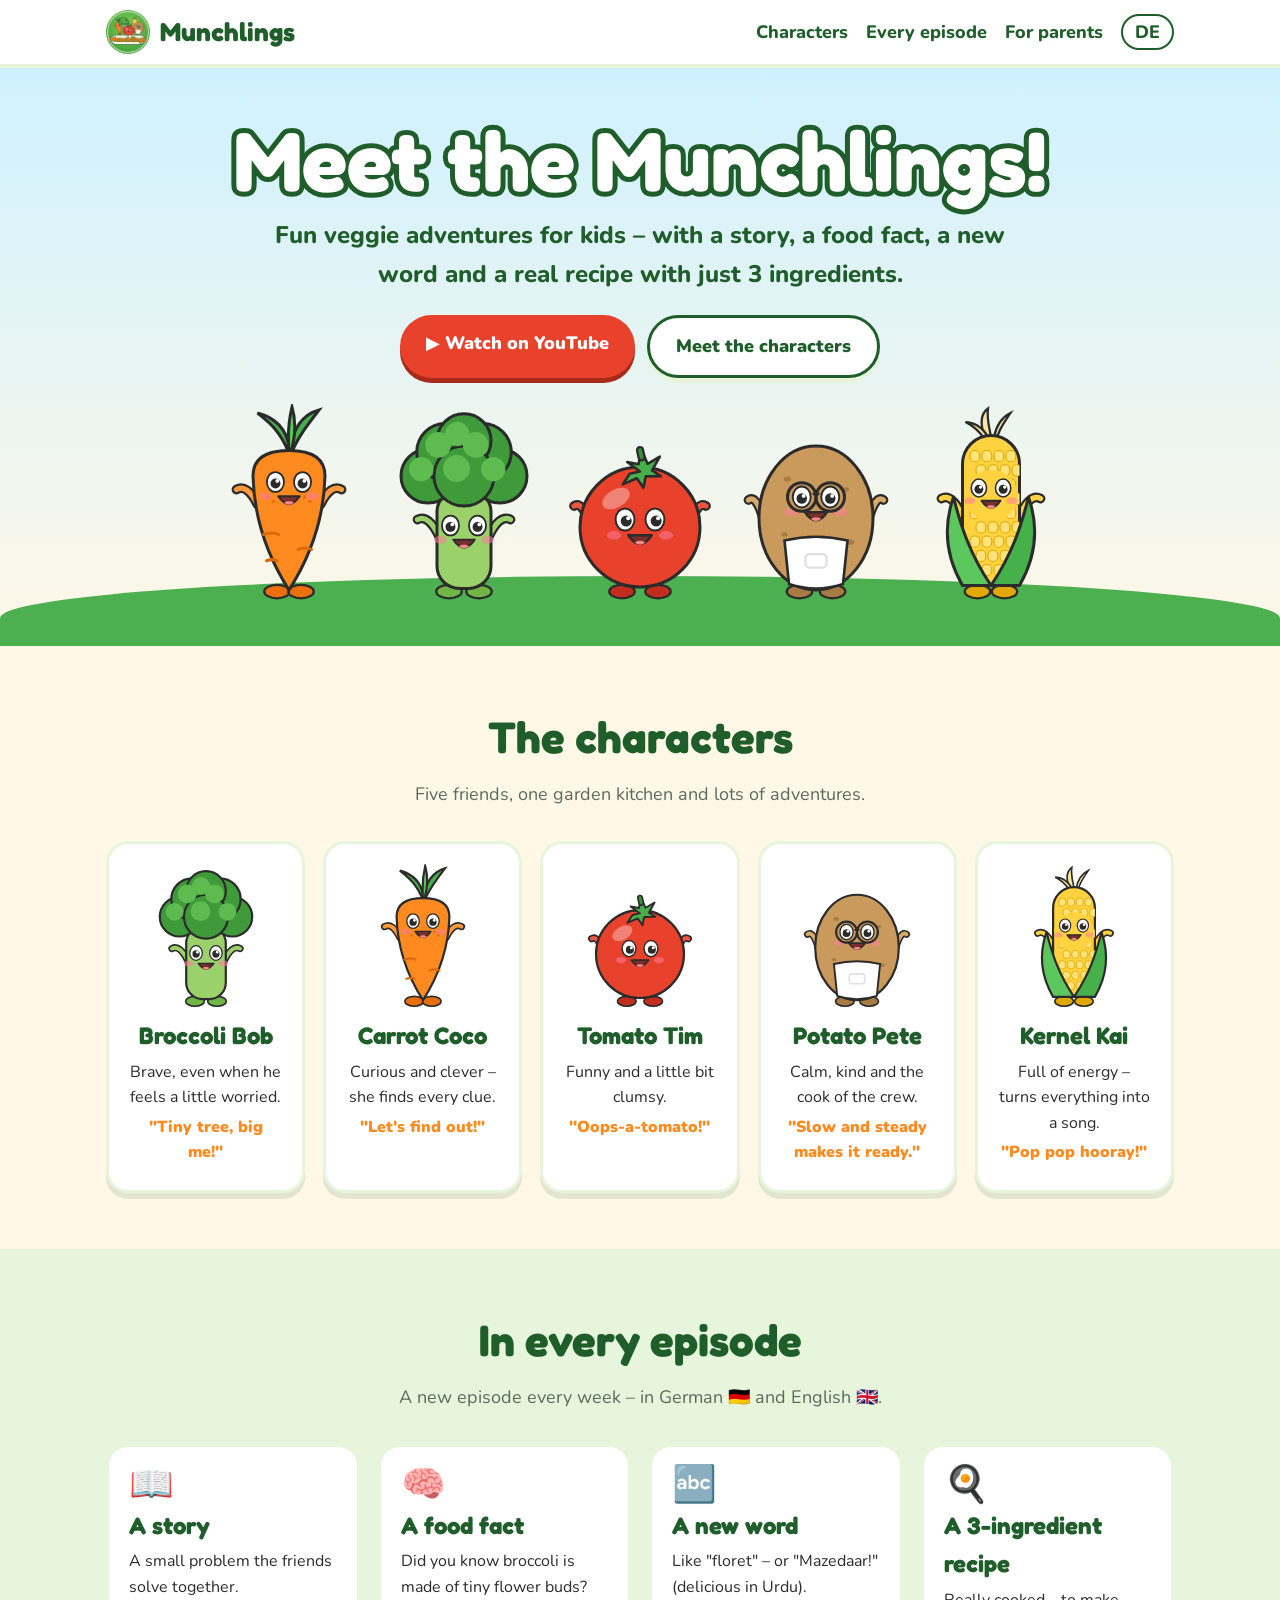
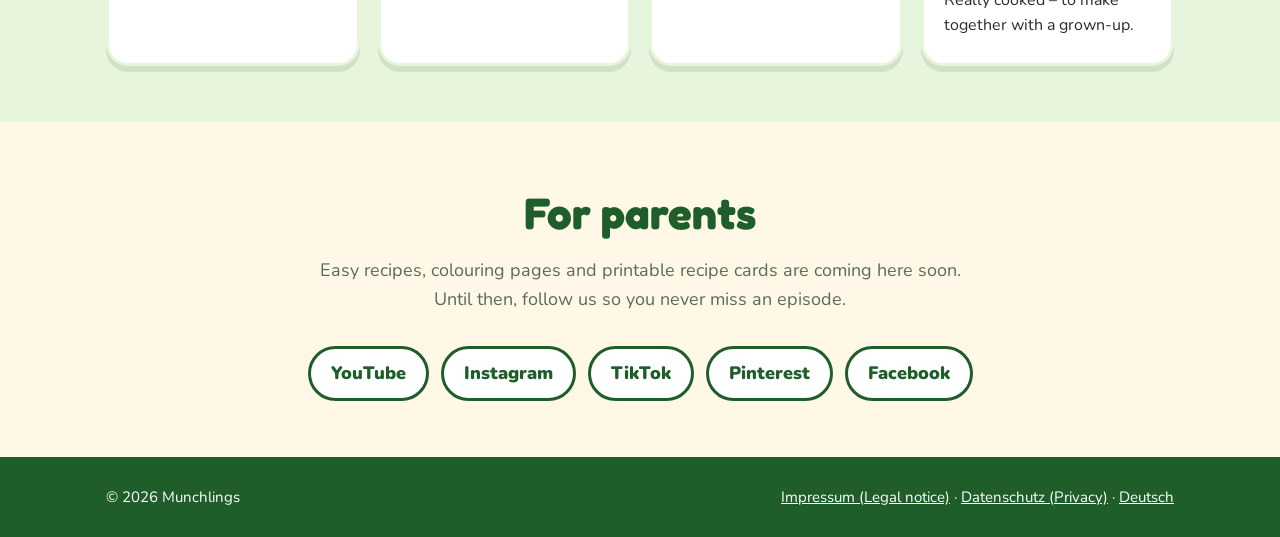
==== website/en/index.html @ cd86e815 "Add brand images, character drawings and munchlings.de website Co-Authored-By: Claude Opus 5.5 <nore" ====
<!doctype html>
<html lang="en">
<head>
<meta charset="utf-8">
<meta name="viewport" content="width=device-width, initial-scale=1">
<title>Munchlings – Fun Veggie Adventures &amp; Easy Kids Recipes</title>
<meta name="description" content="Meet the Munchlings: Broccoli Bob, Carrot Coco, Tomato Tim, Potato Pete and Kernel Kai. A kids cartoon with a story, a food fact, a new word and a real 3-ingredient recipe in every episode.">
<link rel="alternate" hreflang="de" href="https://www.munchlings.de/">
<link rel="alternate" hreflang="en" href="https://www.munchlings.de/en/">
<link rel="icon" type="image/png" href="../assets/img/favicon-64.png">
<link rel="apple-touch-icon" href="../assets/img/logo-192.png">
<meta property="og:title" content="Munchlings – Fun Veggie Adventures &amp; Easy Kids Recipes">
<meta property="og:description" content="A kids cartoon with a new episode and an easy 3-ingredient recipe every week.">
<meta property="og:image" content="https://www.munchlings.de/assets/img/og-image.png">
<meta property="og:url" content="https://www.munchlings.de/en/">
<meta property="og:type" content="website">
<link rel="stylesheet" href="../assets/style.css">
</head>
<body>

<header class="top">
  <div class="wrap">
    <a class="brand" href="./"><img src="../assets/img/logo-192.png" alt="">Munchlings</a>
    <nav class="nav">
      <a href="#characters">Characters</a>
      <a href="#episodes">Every episode</a>
      <a href="#parents">For parents</a>
      <a class="lang" href="../" hreflang="de">DE</a>
    </nav>
  </div>
</header>

<main>
<div class="hero">
  <div class="wrap">
    <h1><span>Meet the Munchlings!</span></h1>
    <p class="lead">Fun veggie adventures for kids – with a story, a food fact, a new word and a real recipe with just 3 ingredients.</p>
    <div class="btns">
      <a class="btn" href="https://www.youtube.com/channel/UCeb5TiEV0HajChm5p1zjoGw" rel="noopener">▶ Watch on YouTube</a>
      <a class="btn alt" href="#characters">Meet the characters</a>
    </div>
  </div>
  <div class="lineup" aria-hidden="true">
    <img src="../assets/img/characters/coco.svg" alt="">
    <img src="../assets/img/characters/bob.svg" alt="">
    <img src="../assets/img/characters/tim.svg" alt="">
    <img src="../assets/img/characters/pete.svg" alt="">
    <img src="../assets/img/characters/kai.svg" alt="">
  </div>
  <div class="grass"></div>
</div>

<section id="characters">
  <div class="wrap">
    <h2>The characters</h2>
    <p class="sub">Five friends, one garden kitchen and lots of adventures.</p>
    <div class="grid">
      <div class="card"><img src="../assets/img/characters/bob.svg" alt="Broccoli Bob"><h3>Broccoli Bob</h3><p>Brave, even when he feels a little worried.</p><p class="quote">"Tiny tree, big me!"</p></div>
      <div class="card"><img src="../assets/img/characters/coco.svg" alt="Carrot Coco"><h3>Carrot Coco</h3><p>Curious and clever – she finds every clue.</p><p class="quote">"Let's find out!"</p></div>
      <div class="card"><img src="../assets/img/characters/tim.svg" alt="Tomato Tim"><h3>Tomato Tim</h3><p>Funny and a little bit clumsy.</p><p class="quote">"Oops-a-tomato!"</p></div>
      <div class="card"><img src="../assets/img/characters/pete.svg" alt="Potato Pete"><h3>Potato Pete</h3><p>Calm, kind and the cook of the crew.</p><p class="quote">"Slow and steady makes it ready."</p></div>
      <div class="card"><img src="../assets/img/characters/kai.svg" alt="Kernel Kai"><h3>Kernel Kai</h3><p>Full of energy – turns everything into a song.</p><p class="quote">"Pop pop hooray!"</p></div>
    </div>
  </div>
</section>

<section id="episodes" class="green-band">
  <div class="wrap">
    <h2>In every episode</h2>
    <p class="sub">A new episode every week – in German 🇩🇪 and English 🇬🇧.</p>
    <div class="grid steps">
      <div class="card"><div class="icon">📖</div><h3>A story</h3><p>A small problem the friends solve together.</p></div>
      <div class="card"><div class="icon">🧠</div><h3>A food fact</h3><p>Did you know broccoli is made of tiny flower buds?</p></div>
      <div class="card"><div class="icon">🔤</div><h3>A new word</h3><p>Like "floret" – or "Mazedaar!" (delicious in Urdu).</p></div>
      <div class="card"><div class="icon">🍳</div><h3>A 3-ingredient recipe</h3><p>Really cooked – to make together with a grown-up.</p></div>
    </div>
  </div>
</section>

<section id="parents">
  <div class="wrap">
    <h2>For parents</h2>
    <p class="sub">Easy recipes, colouring pages and printable recipe cards are coming here soon. Until then, follow us so you never miss an episode.</p>
    <div class="socials">
      <a href="https://www.youtube.com/channel/UCeb5TiEV0HajChm5p1zjoGw" rel="noopener">YouTube</a>
      <a href="https://www.instagram.com/munchlingskids/" rel="noopener">Instagram</a>
      <a href="https://www.tiktok.com/@munchlingskids" rel="noopener">TikTok</a>
      <a href="https://www.pinterest.com/munchlingskids/" rel="noopener">Pinterest</a>
      <a href="https://www.facebook.com/profile.php?id=61594333997519" rel="noopener">Facebook</a>
    </div>
  </div>
</section>
</main>

<footer>
  <div class="wrap">
    <span>© 2026 Munchlings</span>
    <span><a href="../impressum.html">Impressum (Legal notice)</a> · <a href="../datenschutz.html">Datenschutz (Privacy)</a> · <a href="../" hreflang="de">Deutsch</a></span>
  </div>
</footer>
</body>
</html>
---- website/assets/style.css ----
@font-face{font-family:Fredoka;src:url(fonts/fredoka.woff2) format("woff2");font-weight:300 700;font-display:swap}
@font-face{font-family:Nunito;src:url(fonts/nunito.woff2) format("woff2");font-weight:200 1000;font-display:swap}

:root{
  --cream:#FFF8E7; --paper:#FFFFFF; --green:#4CAF50; --green-dark:#1F5E2A; --green-soft:#E6F5DC;
  --orange:#FF8A1F; --red:#E8412C; --yellow:#FFD23F; --ink:#2B2B2B; --muted:#5A6B5D;
  --radius:22px; --shadow:0 6px 0 rgba(31,94,42,.12);
}
*{box-sizing:border-box}
html{scroll-behavior:smooth}
body{margin:0;background:var(--cream);color:var(--ink);font-family:Nunito,system-ui,sans-serif;font-size:18px;line-height:1.6}
img{max-width:100%;height:auto;display:block}
a{color:var(--green-dark)}
.wrap{max-width:1100px;margin:0 auto;padding:0 16px}

/* Header */
.top{background:var(--paper);border-bottom:4px solid var(--green-soft);position:sticky;top:0;z-index:5}
.top .wrap{display:flex;align-items:center;justify-content:space-between;gap:12px;padding-top:10px;padding-bottom:10px}
.brand{display:flex;align-items:center;gap:10px;text-decoration:none;font-family:Fredoka;font-weight:700;font-size:26px;color:var(--green-dark)}
.brand img{width:44px;height:44px;border-radius:50%}
.nav{display:flex;gap:18px;align-items:center;flex-wrap:wrap}
.nav a{text-decoration:none;font-weight:800;color:var(--green-dark)}
.lang{border:2px solid var(--green-dark);border-radius:999px;padding:2px 12px}

/* Hero */
.hero{text-align:center;padding:48px 0 0;background:linear-gradient(#CFF1FF, var(--cream))}
.hero h1{font-family:Fredoka;font-weight:700;font-size:clamp(40px,8vw,84px);line-height:1.05;margin:0 0 12px;color:#fff;
  -webkit-text-stroke:0; text-shadow:0 0 0 transparent; paint-order:stroke fill}
.hero h1 span{color:#fff;-webkit-text-stroke:10px var(--green-dark);paint-order:stroke fill}
.hero p.lead{font-size:clamp(18px,2.6vw,24px);font-weight:800;color:var(--green-dark);max-width:760px;margin:0 auto 22px}
.btns{display:flex;gap:12px;justify-content:center;flex-wrap:wrap;margin-bottom:26px}
.btn{display:inline-block;background:var(--red);color:#fff;text-decoration:none;font-weight:900;padding:14px 26px;border-radius:999px;box-shadow:0 5px 0 #A82A1B}
.btn.alt{background:var(--paper);color:var(--green-dark);box-shadow:0 5px 0 var(--green-soft);border:3px solid var(--green-dark)}
.lineup{display:flex;justify-content:center;align-items:flex-end;gap:clamp(4px,2vw,28px);padding:0 8px}
.lineup img{width:clamp(56px,15vw,150px)}
.grass{height:70px;background:var(--green);border-radius:50% 50% 0 0 / 60% 60% 0 0;margin-top:-26px}

/* Sections */
section{padding:56px 0}
h2{font-family:Fredoka;font-weight:700;font-size:clamp(30px,5vw,44px);color:var(--green-dark);margin:0 0 8px;text-align:center}
.sub{text-align:center;color:var(--muted);margin:0 auto 32px;max-width:680px}
.grid{display:grid;gap:18px;grid-template-columns:repeat(auto-fit,minmax(160px,1fr))}
.card{background:var(--paper);border-radius:var(--radius);padding:20px;box-shadow:var(--shadow);text-align:center;border:3px solid var(--green-soft)}
.card img{width:110px;margin:0 auto 8px}
.card h3{font-family:Fredoka;font-weight:700;font-size:24px;margin:4px 0;color:var(--green-dark)}
.card p{margin:4px 0;font-size:16px}
.quote{font-weight:900;color:var(--orange)}
.steps .card{text-align:left}
.steps .icon{font-size:36px;line-height:1}
.green-band{background:var(--green-soft)}
.socials{display:flex;flex-wrap:wrap;gap:12px;justify-content:center}
.socials a{background:var(--paper);border:3px solid var(--green-dark);border-radius:999px;padding:10px 20px;font-weight:900;text-decoration:none}

/* Legal pages */
.legal{max-width:780px;margin:0 auto;padding:40px 16px 60px}
.legal h1{font-family:Fredoka;color:var(--green-dark)}
.legal h2{text-align:left;font-size:26px;margin-top:28px}
.todo{background:#FFF1C2;border:2px dashed #E0A800;padding:2px 6px;border-radius:6px}

/* Footer */
footer{background:var(--green-dark);color:#fff;padding:28px 0;font-size:15px}
footer .wrap{display:flex;justify-content:space-between;gap:12px;flex-wrap:wrap}
footer a{color:#fff}

@media (max-width:640px){
  .nav a:not(.lang){display:none}
  section{padding:40px 0}
}
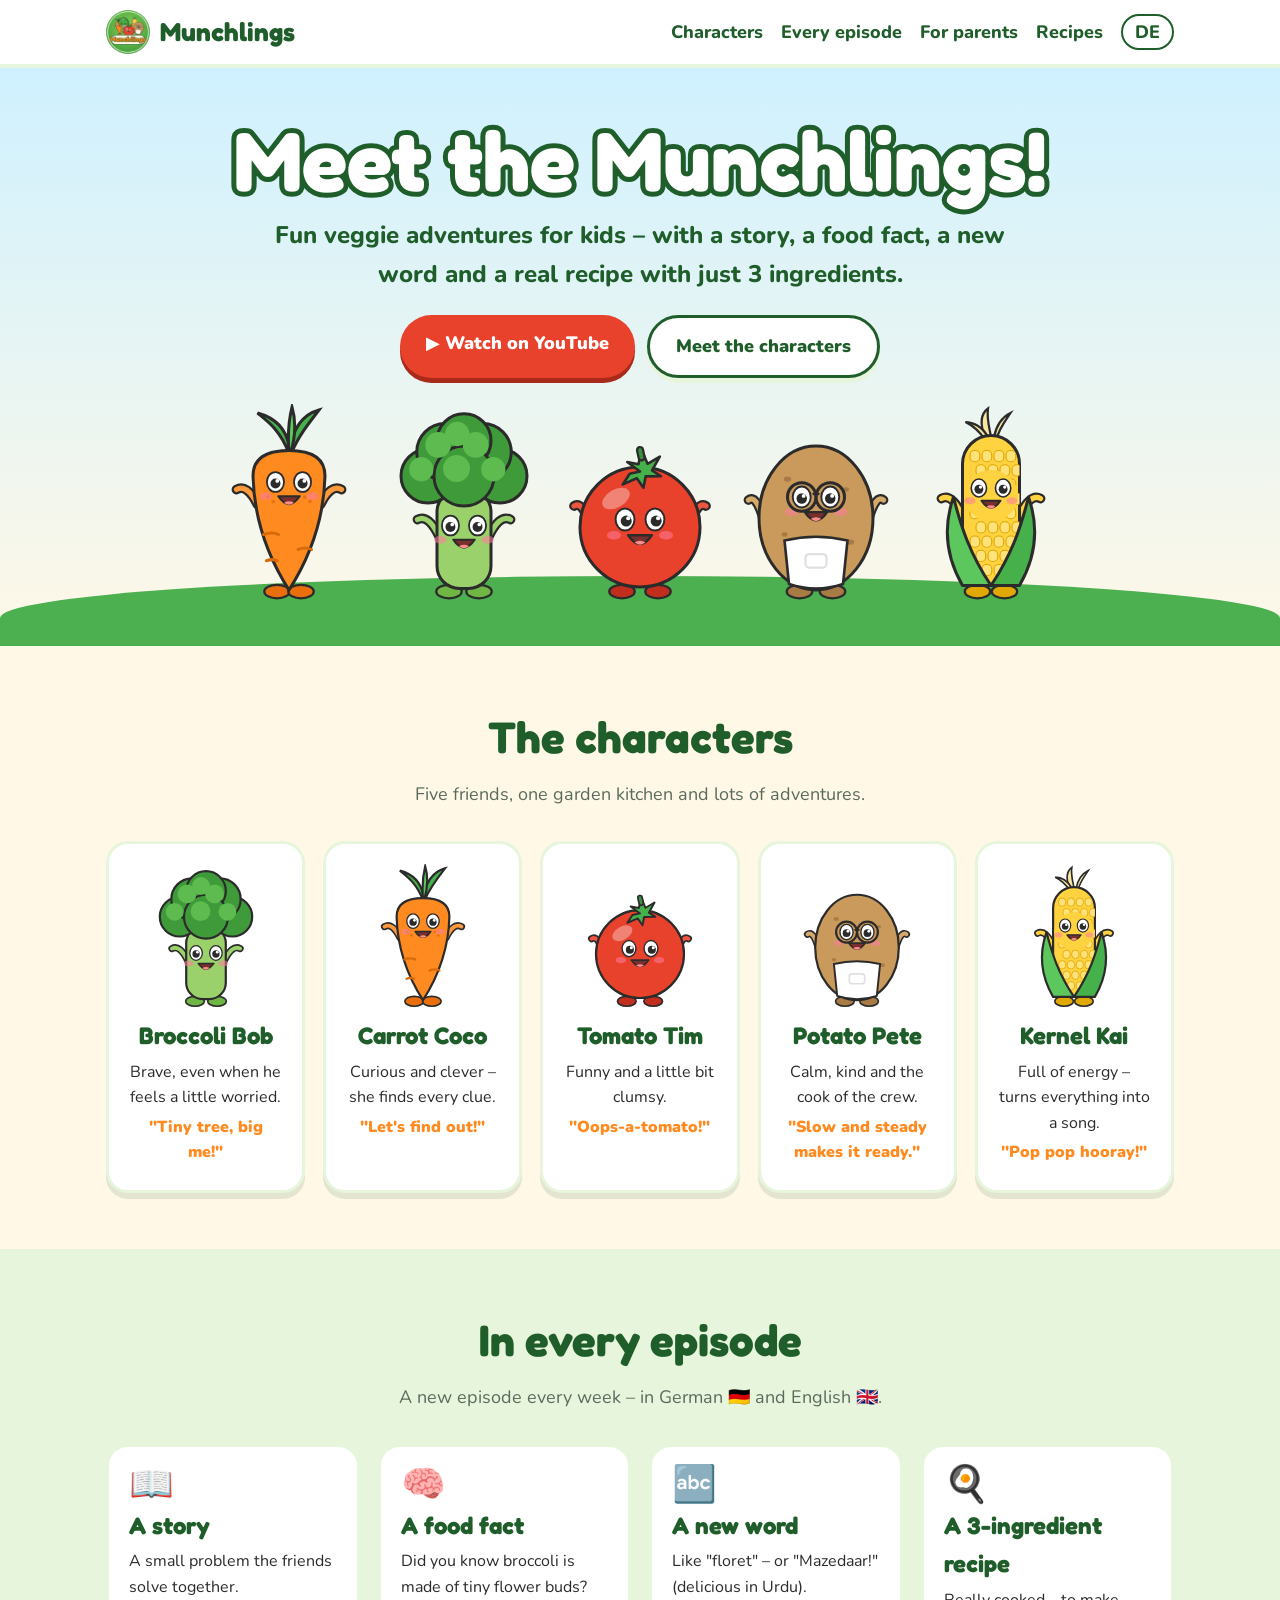
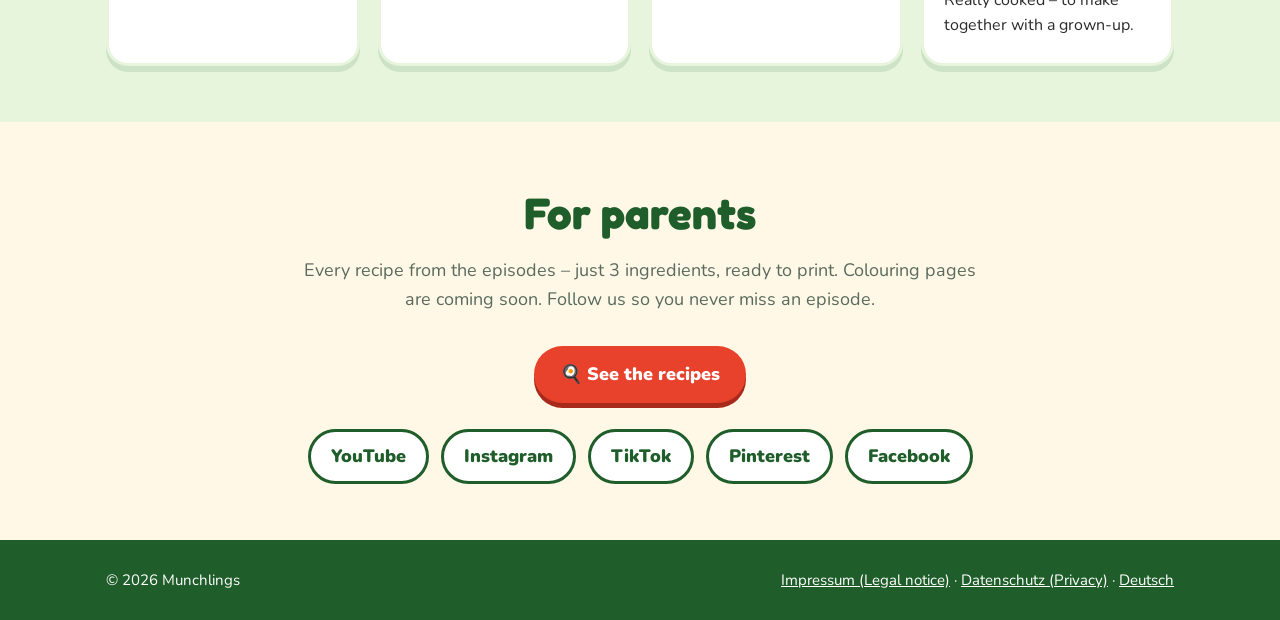
==== commit c3525766: "Add Flow shot prompts, upload kit and recipe pages for episodes 1-3 - flow-prompts-ep1-3.md: a ready" ====
--- a/website/en/index.html
+++ b/website/en/index.html
@@ -25,6 +25,7 @@
       <a href="#characters">Characters</a>
       <a href="#episodes">Every episode</a>
       <a href="#parents">For parents</a>
+      <a href="recipes/">Recipes</a>
       <a class="lang" href="../" hreflang="de">DE</a>
     </nav>
   </div>
@@ -80,7 +81,8 @@
 <section id="parents">
   <div class="wrap">
     <h2>For parents</h2>
-    <p class="sub">Easy recipes, colouring pages and printable recipe cards are coming here soon. Until then, follow us so you never miss an episode.</p>
+    <p class="sub">Every recipe from the episodes – just 3 ingredients, ready to print. Colouring pages are coming soon. Follow us so you never miss an episode.</p>
+    <div class="btns"><a class="btn" href="recipes/">🍳 See the recipes</a></div>
     <div class="socials">
       <a href="https://www.youtube.com/channel/UCeb5TiEV0HajChm5p1zjoGw" rel="noopener">YouTube</a>
       <a href="https://www.instagram.com/munchlingskids/" rel="noopener">Instagram</a>
--- a/website/assets/style.css
+++ b/website/assets/style.css
@@ -66,3 +66,32 @@
   .nav a:not(.lang){display:none}
   section{padding:40px 0}
 }
+
+/* Recipe pages */
+.recipe{max-width:820px;margin:0 auto;padding:36px 16px 60px}
+.crumbs{font-size:15px;margin:0 0 12px}
+.recipe h1{font-family:Fredoka;font-weight:700;font-size:clamp(32px,6vw,52px);line-height:1.1;color:var(--green-dark);margin:0 0 8px}
+.recipe .intro{display:flex;gap:18px;align-items:center;margin-bottom:20px}
+.recipe .intro img{width:110px;flex:none}
+.recipe .intro p{margin:0}
+.facts{display:flex;flex-wrap:wrap;gap:10px;list-style:none;padding:0;margin:0 0 24px}
+.facts li{background:var(--paper);border:3px solid var(--green-soft);border-radius:999px;padding:6px 14px;font-weight:800;font-size:16px}
+.recipe h2{text-align:left;font-size:28px;margin:28px 0 10px}
+.recipe .box{background:var(--paper);border-radius:var(--radius);box-shadow:var(--shadow);border:3px solid var(--green-soft);padding:20px 24px}
+.recipe ol,.recipe ul{margin:0;padding-left:24px}
+.recipe li{margin:6px 0}
+.adult{display:inline-block;background:var(--yellow);border-radius:8px;padding:0 8px;font-weight:900;font-size:15px}
+.note{background:#FFF1C2;border-radius:var(--radius);padding:14px 20px;margin-top:18px}
+.learn{display:grid;gap:14px;grid-template-columns:repeat(auto-fit,minmax(220px,1fr))}
+.learn .box p{margin:4px 0}
+.print{margin-top:24px;cursor:pointer;border:0;font:inherit;font-weight:900}
+.recipe-list{display:grid;gap:18px;grid-template-columns:repeat(auto-fit,minmax(220px,1fr))}
+.recipe-list a{text-decoration:none;color:inherit}
+.recipe-list .card{height:100%}
+.recipe-list .card:hover{border-color:var(--green)}
+@media print{
+  .top,footer,.print,.crumbs{display:none}
+  body{background:#fff;font-size:14px}
+  .recipe{padding:0}
+  .recipe .box{box-shadow:none}
+}
